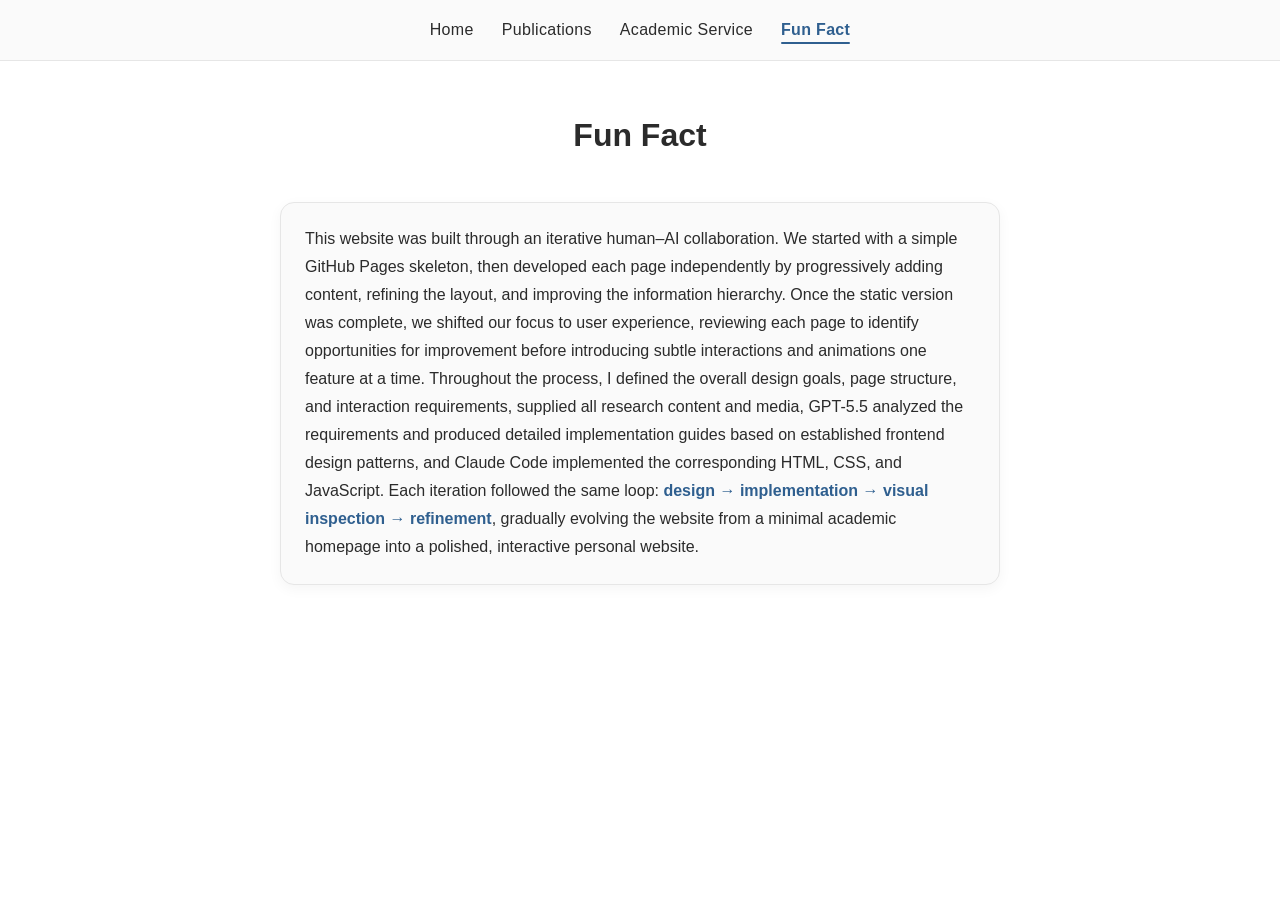
==== funfact.html @ 715ca284 "Add fun fact page" ====
<!DOCTYPE html>
<html lang="en">
<head>
  <meta charset="UTF-8" />
  <meta name="viewport" content="width=device-width, initial-scale=1.0" />
  <title>Fun Fact — Carolyn Jiang</title>
  <link rel="stylesheet" href="style.css" />
</head>
<body>
  <header class="site-header">
    <nav class="nav">
      <input type="checkbox" id="nav-toggle" class="nav-toggle" />
      <label for="nav-toggle" class="nav-toggle-label" aria-label="Toggle navigation">
        <span></span><span></span><span></span>
      </label>
      <ul class="nav-links">
        <li><a href="index.html">Home</a></li>
        <li><a href="publications.html">Publications</a></li>
        <li><a href="service.html">Academic Service</a></li>
        <li><a href="funfact.html" class="active">Fun Fact</a></li>
      </ul>
    </nav>
  </header>

  <main class="container">
    <h1 class="page-title">Fun Fact</h1>

    <section class="funfact-section">
      <article class="funfact-card">
        <p>
          This website was built through an iterative human–AI collaboration. We started with a simple GitHub Pages skeleton, then developed each page independently by progressively adding content, refining the layout, and improving the information hierarchy. Once the static version was complete, we shifted our focus to user experience, reviewing each page to identify opportunities for improvement before introducing subtle interactions and animations one feature at a time. Throughout the process, I defined the overall design goals, page structure, and interaction requirements, supplied all research content and media, GPT-5.5 analyzed the requirements and produced detailed implementation guides based on established frontend design patterns, and Claude Code implemented the corresponding HTML, CSS, and JavaScript. Each iteration followed the same loop: <strong>design → implementation → visual inspection → refinement</strong>, gradually evolving the website from a minimal academic homepage into a polished, interactive personal website.
        </p>
      </article>
    </section>
  </main>
</body>
</html>
---- style.css ----
/* ---------- Base ---------- */
:root {
  --bg: #ffffff;
  --text: #2b2b2b;
  --muted: #6b6b6b;
  --accent: #2f5f8f;
  --border: #e6e6e6;
  --nav-bg: #fafafa;
  --max-width: 760px;

  /* Micro-interactions */
  --link-blue: #2f5f8f;
  --link-blue-dark: #1f4568;
  --soft-blue-border: rgba(47, 95, 143, 0.35);
  --soft-shadow: 0 4px 14px rgba(0, 0, 0, 0.06);
  --soft-shadow-hover: 0 8px 22px rgba(0, 0, 0, 0.1);
  --transition-fast: 250ms ease;
  --transition-medium: 300ms ease;
}

* {
  box-sizing: border-box;
}

html {
  -webkit-text-size-adjust: 100%;
}

body {
  margin: 0;
  font-family: -apple-system, BlinkMacSystemFont, "Segoe UI", Helvetica, Arial,
    "Georgia", serif;
  font-size: 17px;
  line-height: 1.65;
  color: var(--text);
  background: var(--bg);
}

a {
  color: #2f5f8f;
  text-decoration: none;
}

a:hover {
  color: #1f4568;
  text-decoration: underline;
}

/* ---------- Navigation ---------- */
.site-header {
  border-bottom: 1px solid var(--border);
  background: var(--nav-bg);
}

.nav {
  max-width: var(--max-width);
  margin: 0 auto;
  padding: 0 1.25rem;
  position: relative;
}

.nav-links {
  list-style: none;
  display: flex;
  justify-content: center;
  flex-wrap: wrap;
  gap: 1.75rem;
  margin: 0;
  padding: 1rem 0;
}

.nav-links a {
  position: relative;
  color: var(--text);
  font-size: 1rem;
  letter-spacing: 0.02em;
  transition: color var(--transition-medium);
}

/* Sliding underline micro-interaction (nav links only) */
.nav-links a::after {
  content: "";
  position: absolute;
  left: 0;
  bottom: -0.35rem;
  width: 100%;
  height: 2px;
  background: var(--link-blue);
  border-radius: 999px;
  transform: scaleX(0);
  transform-origin: left center;
  transition: transform var(--transition-medium);
}

.nav-links a:hover {
  color: var(--link-blue-dark);
  text-decoration: none;
}

.nav-links a:hover::after,
.nav-links a.active::after {
  transform: scaleX(1);
}

.nav-links a.active {
  color: var(--accent);
  font-weight: 600;
}

/* Hamburger toggle (hidden on desktop) */
.nav-toggle,
.nav-toggle-label {
  display: none;
}

/* ---------- Layout ---------- */
.container {
  max-width: var(--max-width);
  margin: 0 auto;
  padding: 3rem 1.25rem;
}

/* ---------- Home: two-column layout ---------- */
.home-layout {
  max-width: 1150px;
  margin: 0 auto;
  padding: 3rem 1.5rem;
  display: grid;
  grid-template-columns: 280px minmax(0, 1fr);
  gap: 3rem;
  align-items: start;
}

/* Main content is first in the HTML, placed visually on the right */
.home-main {
  grid-column: 2;
  grid-row: 1;
  min-width: 0;
}

.home-sidebar {
  grid-column: 1;
  grid-row: 1;
  text-align: center;
}

/* Sidebar */
.profile-photo {
  width: 150px;
  height: 150px;
  object-fit: cover;
  border-radius: 50%;
  border: 1px solid var(--border);
  box-shadow: 0 2px 10px rgba(0, 0, 0, 0.08);
  transition: transform var(--transition-medium), box-shadow var(--transition-medium);
  will-change: transform;
}

.profile-photo:hover {
  transform: scale(1.03);
  box-shadow: var(--soft-shadow-hover);
}

.sidebar-name {
  margin: 1rem 0 0.2rem;
  font-size: 1.3rem;
  font-weight: 600;
}

.sidebar-title {
  margin-top: 0.6rem;
  margin-bottom: 1.2rem;
  color: #555;
  font-size: 0.95rem;
  line-height: 1.45;
}

.sidebar-title p {
  margin: 0.25rem 0;
}

.sidebar-links {
  margin-top: 1.2rem;
  display: flex;
  flex-direction: column;
  gap: 0.55rem;
  /* center the link block within the sidebar */
  width: 100%;
  max-width: 200px;
  margin-left: auto;
  margin-right: auto;
}

/* Each link is its own row: icon pinned left, label centered */
.sidebar-links a {
  position: relative;
  display: block;
  width: 100%;
  padding: 0 1.7rem;
  text-align: center;
  color: #2f5f8f;
  font-size: 0.95rem;
  line-height: 1.5;
  transition: color var(--transition-fast);
}

.sidebar-links a:hover {
  color: var(--link-blue-dark);
  text-decoration: underline;
}

.link-icon {
  position: absolute;
  left: 0;
  top: 50%;
  transform: translateY(-50%);
  display: inline-flex;
  align-items: center;
  justify-content: flex-start;
  color: #2f5f8f;
  transition: transform var(--transition-fast), color var(--transition-fast);
}

/* Nudge only the icon to the right on hover (keeps text aligned) */
.sidebar-links a:hover .link-icon {
  transform: translateY(-50%) translateX(2px);
  color: var(--link-blue-dark);
}

.link-icon svg {
  width: 1.05rem;
  height: 1.05rem;
  fill: currentColor;
  display: block;
}

/* Biography */
.bio-section h1 {
  margin: 0 0 0.3rem;
  font-size: 2rem;
  font-weight: 600;
}

.bio-section .subtitle {
  margin: 0 0 1.5rem;
  color: var(--muted);
  font-size: 1.05rem;
  line-height: 1.5;
}

/* Research interest tags — pill chips */
.research-tags {
  display: flex;
  flex-wrap: wrap;
  gap: 0.5rem;
  margin-top: 0.9rem;
  margin-bottom: 1.5rem;
  max-width: 680px;
}

.research-tag {
  display: inline-flex;
  align-items: center;
  padding: 0.34rem 0.72rem;
  border: 1px solid rgba(47, 95, 143, 0.24);
  border-radius: 999px;
  background: linear-gradient(
    180deg,
    rgba(47, 95, 143, 0.075),
    rgba(47, 95, 143, 0.035)
  );
  color: #2f5f8f;
  font-size: 0.82rem;
  font-weight: 500;
  line-height: 1.25;
  letter-spacing: 0.01em;
  white-space: nowrap;
  box-shadow: 0 1px 3px rgba(0, 0, 0, 0.035);
  transition:
    transform 220ms ease,
    box-shadow 220ms ease,
    border-color 220ms ease,
    background-color 220ms ease;
}

.research-tag:hover {
  transform: translateY(-1px);
  border-color: rgba(47, 95, 143, 0.42);
  box-shadow: 0 4px 12px rgba(0, 0, 0, 0.065);
  background: rgba(47, 95, 143, 0.075);
}

@media (max-width: 600px) {
  .research-tags {
    gap: 0.4rem;
  }

  .research-tag {
    font-size: 0.78rem;
    padding: 0.3rem 0.62rem;
  }
}

.bio-section p {
  margin: 0 0 1.1rem;
  text-align: justify;
}

/* News — announcement feed */
.news-section {
  margin-top: 2.5rem;
  margin-bottom: 2.8rem;
}

.news-section h2 {
  font-size: 1.35rem;
  font-weight: 600;
  margin-bottom: 1rem;
  padding-bottom: 0.45rem;
  border-bottom: 1px solid var(--border);
}

.news-list {
  display: flex;
  flex-direction: column;
  gap: 0.85rem;
}

.news-item {
  display: grid;
  grid-template-columns: 110px minmax(0, 1fr);
  gap: 1rem;
  padding: 0.85rem 1rem;
  border: 1px solid var(--border);
  border-radius: 12px;
  background: #fafafa;
  transition:
    transform var(--transition-fast),
    box-shadow var(--transition-fast),
    border-color var(--transition-fast),
    background-color var(--transition-fast);
}

.news-item:hover {
  transform: translateY(-1px);
  border-color: var(--soft-blue-border);
  box-shadow: var(--soft-shadow-hover);
  background-color: #ffffff;
}

.news-date {
  color: #666;
  font-size: 0.9rem;
  font-weight: 600;
  white-space: nowrap;
  padding-top: 0.1rem;
}

.news-content {
  display: flex;
  align-items: flex-start;
  gap: 0.55rem;
  font-size: 0.96rem;
  line-height: 1.55;
}

.news-emoji {
  flex: 0 0 auto;
  font-size: 1.05rem;
  line-height: 1.45;
}

.news-content a {
  margin-left: 0.25rem;
  font-weight: 500;
}

/* Education */
.education-section {
  margin-top: 2.5rem;
}

.education-section h2 {
  font-size: 1.35rem;
  font-weight: 600;
  padding-bottom: 0.4rem;
  border-bottom: 1px solid var(--border);
  margin-bottom: 1.25rem;
}

.education-item {
  margin-bottom: 1.4rem;
}

.education-item:last-child {
  margin-bottom: 0;
}

.education-item h3 {
  margin: 0 0 0.2rem;
  font-size: 1.05rem;
  font-weight: 700;
  line-height: 1.4;
}

.education-place {
  margin: 0;
}

.education-date {
  margin: 0.1rem 0 0;
  color: var(--muted);
  font-size: 0.92rem;
}

.education-detail {
  margin: 0.2rem 0 0;
  font-size: 0.95rem;
}

/* Home: stack on mobile, sidebar first for readability */
@media (max-width: 800px) {
  .home-layout {
    grid-template-columns: 1fr;
    gap: 2rem;
    padding: 2rem 1.25rem;
  }

  .home-sidebar {
    grid-column: 1;
    grid-row: 1;
  }

  .home-main {
    grid-column: 1;
    grid-row: 2;
  }

  .bio-section p {
    text-align: left;
  }

  .news-item {
    grid-template-columns: 1fr;
    gap: 0.35rem;
    padding: 0.85rem;
  }

  .news-date {
    font-size: 0.88rem;
  }

  .news-content {
    gap: 0.45rem;
  }
}

/* ---------- Inner page titles ---------- */
.page-title {
  text-align: center;
  font-size: 2rem;
  font-weight: 600;
  margin: 0;
}

/* ---------- Fun Fact ---------- */
.funfact-section {
  margin-top: 2.5rem;
}

.funfact-card {
  padding: 1.4rem 1.5rem;
  border: 1px solid var(--border);
  border-radius: 14px;
  background: #fafafa;
  box-shadow: 0 4px 14px rgba(0, 0, 0, 0.045);
  transition:
    transform 250ms ease,
    box-shadow 250ms ease,
    border-color 250ms ease,
    background-color 250ms ease;
}

.funfact-card:hover {
  transform: translateY(-1px);
  border-color: var(--soft-blue-border);
  box-shadow: var(--soft-shadow);
  background-color: #ffffff;
}

.funfact-card p {
  margin: 0;
  font-size: 1rem;
  line-height: 1.75;
  color: var(--text);
}

.funfact-card strong {
  color: var(--accent);
  font-weight: 600;
}

@media (max-width: 600px) {
  .funfact-card {
    padding: 1.15rem 1.1rem;
  }

  .funfact-card p {
    font-size: 0.96rem;
    line-height: 1.65;
  }
}

/* ---------- Publications ---------- */
.publication-section {
  margin-top: 3rem;
}

.publication-section > h2 {
  font-size: 1.35rem;
  font-weight: 600;
  color: var(--text);
  padding-bottom: 0.4rem;
  border-bottom: 1px solid var(--border);
  margin-bottom: 1.25rem;
}

/* .publication-item handles only spacing/border (never transformed), so the
   flex columns keep a stable width before and after scrolling. */
.publication-item {
  padding: 1rem 0;
  border-bottom: 1px solid var(--border);
}

.publication-item:last-child {
  border-bottom: none;
}

/* The inner wrapper is the flex container AND the transformed parallax element.
   It reads --parallax-y inherited from the article. */
.publication-motion-inner {
  display: flex;
  gap: 1.25rem;
  transform: translate3d(0, var(--parallax-y, 0px), 0);
  will-change: transform;
}

/* .parallax-reveal handles only opacity reveal — no transform here. */
.parallax-reveal {
  --parallax-y: 0px;
  opacity: 1;
  will-change: opacity;
}

/* JS adds this only after page load to items below the initial viewport */
.parallax-reveal.is-prepared {
  opacity: 0;
}

/* Reveal offset lives on the inner wrapper, composed with --parallax-y */
.parallax-reveal.is-prepared .publication-motion-inner {
  transform: translate3d(0, calc(var(--parallax-y, 0px) + 28px), 0);
}

/* Triggered when the user scrolls the item into view */
.parallax-reveal.is-visible {
  opacity: 1;
  transition: opacity 520ms cubic-bezier(0.22, 1, 0.36, 1);
}

.parallax-reveal.is-visible:not(.is-parallax) .publication-motion-inner {
  transform: translate3d(0, var(--parallax-y, 0px), 0);
  transition: transform 520ms cubic-bezier(0.22, 1, 0.36, 1);
}

/* After reveal is complete, JS drives --parallax-y live (no transition) */
.parallax-reveal.is-parallax .publication-motion-inner {
  transition: none;
}


.publication-meta {
  flex: 0 0 4.5rem;
}

.publication-year {
  font-size: 0.85rem;
  color: var(--muted);
  font-variant-numeric: tabular-nums;
  padding-top: 0.15rem;
}

.publication-body {
  flex: 1 1 auto;
  min-width: 0;
}

.publication-body h3 {
  margin: 0 0 0.35rem;
  font-size: 1.05rem;
  font-weight: 700;
  line-height: 1.4;
}

.authors {
  margin: 0 0 0.35rem;
  color: var(--muted);
  font-size: 0.95rem;
}

.venue {
  margin: 0 0 0.25rem;
  font-size: 0.9rem;
  color: var(--text);
}

.links {
  margin: 0.5rem 0 0;
  display: flex;
  flex-wrap: wrap;
  gap: 0.5rem;
}

.links a {
  display: inline-block;
  font-size: 0.85rem;
  padding: 0.15rem 0.6rem;
  border: 1px solid var(--border);
  border-radius: 4px;
  color: var(--accent);
  transition:
    transform var(--transition-fast),
    box-shadow var(--transition-fast),
    border-color var(--transition-fast),
    background-color var(--transition-fast),
    color var(--transition-fast);
}

.links a:hover {
  transform: translateY(-1px);
  border-color: var(--soft-blue-border);
  box-shadow: var(--soft-shadow);
  background-color: #ffffff;
  color: var(--link-blue-dark);
  text-decoration: none;
}

/* ---------- Academic Service ---------- */
.service-section {
  margin-top: 3.25rem;
}

.service-section > h2 {
  font-size: 1.35rem;
  font-weight: 600;
  color: var(--text);
  padding-bottom: 0.4rem;
  border-bottom: 1px solid var(--border);
  margin-bottom: 1.5rem;
}

.service-group {
  margin-bottom: 1.6rem;
}

.service-group:last-child {
  margin-bottom: 0;
}

/* Reviewer: emphasize conference names */
.service-venue {
  margin: 0 0 0.5rem;
  font-size: 1.05rem;
  font-weight: 700;
  line-height: 1.4;
}

.service-venue a {
  color: var(--text);
}

.service-venue a:hover {
  color: var(--accent);
}

/* Organization: CV-style role headings */
.service-role {
  margin: 0 0 0.5rem;
  font-size: 1rem;
  font-weight: 600;
  color: var(--accent);
  text-transform: uppercase;
  letter-spacing: 0.04em;
}

.service-list {
  margin: 0;
  padding-left: 1.25rem;
  list-style: disc;
}

.service-list li {
  margin: 0.3rem 0;
  line-height: 1.55;
}

.service-years {
  color: var(--muted);
  font-size: 0.92rem;
}

/* Invited Talks: horizontal cards */
.talk-card {
  display: flex;
  gap: 1rem;
  padding: 1.1rem 1.25rem;
  margin-bottom: 1rem;
  border: 1px solid var(--border);
  border-radius: 8px;
  background: var(--bg);
  box-shadow: 0 1px 4px rgba(0, 0, 0, 0.05);
}

.talk-card:last-child {
  margin-bottom: 0;
}

.talk-title {
  margin: 0 0 0.4rem;
  font-size: 1.05rem;
  font-weight: 700;
  line-height: 1.4;
}

.talk-meta {
  display: flex;
  flex-wrap: wrap;
  gap: 0.5rem 1rem;
  font-size: 0.9rem;
}

.talk-type {
  color: var(--accent);
  font-weight: 600;
}

.talk-date {
  color: var(--muted);
}

.talk-body .links {
  margin-top: 0.7rem;
}

/* ---------- Academic Service: vertical timeline ---------- */
.timeline-section {
  margin-top: 2.75rem;
  margin-bottom: 3.5rem;
}

.timeline {
  position: relative;
  max-width: 980px;
  margin: 0 auto;
  padding: 0.5rem 0 1rem;
}

.timeline::before {
  content: "";
  position: absolute;
  top: 0;
  bottom: 0;
  left: 50%;
  width: 2px;
  transform: translateX(-50%);
  background: linear-gradient(
    to bottom,
    transparent 0%,
    rgba(47, 95, 143, 0.18) 4%,
    rgba(47, 95, 143, 0.30) 50%,
    rgba(47, 95, 143, 0.18) 96%,
    transparent 100%
  );
}

.timeline-year {
  position: relative;
  z-index: 3;
  width: fit-content;
  margin: 1.6rem auto 1.25rem;
  padding: 0.36rem 0.95rem;
  border: 1px solid rgba(47, 95, 143, 0.28);
  border-radius: 999px;
  background: #ffffff;
  color: #2f5f8f;
  font-size: 0.95rem;
  font-weight: 700;
  box-shadow: 0 3px 10px rgba(0, 0, 0, 0.045);
}

.timeline-item {
  position: relative;
  width: 50%;
  margin-bottom: 1.35rem;
}

.timeline-left {
  left: 0;
  padding-right: 2.2rem;
  text-align: right;
}

.timeline-right {
  left: 50%;
  padding-left: 2.2rem;
  text-align: left;
}

.timeline-item::before {
  content: "";
  position: absolute;
  top: 1.25rem;
  width: 11px;
  height: 11px;
  border-radius: 50%;
  background: #2f5f8f;
  border: 3px solid #ffffff;
  box-shadow: 0 0 0 4px rgba(47, 95, 143, 0.13);
  z-index: 3;
}

.timeline-left::before {
  right: -8px;
}

.timeline-right::before {
  left: -8px;
}

.timeline-card {
  position: relative;
  padding: 1rem 1.05rem;
  border: 1px solid #e5e8ec;
  border-radius: 14px;
  background: #ffffff;
  box-shadow: 0 4px 14px rgba(0, 0, 0, 0.045);
  transition:
    transform 250ms ease,
    box-shadow 250ms ease,
    border-color 250ms ease;
}

.timeline-card:hover {
  transform: translateY(-2px);
  border-color: rgba(47, 95, 143, 0.28);
  box-shadow: 0 8px 22px rgba(0, 0, 0, 0.08);
}

.timeline-date {
  display: block;
  margin-bottom: 0.35rem;
  color: #666;
  font-size: 0.82rem;
  font-weight: 600;
}

.timeline-type {
  display: inline-flex;
  margin-bottom: 0.45rem;
  padding: 0.18rem 0.52rem;
  border-radius: 999px;
  background: rgba(47, 95, 143, 0.075);
  color: #2f5f8f;
  font-size: 0.72rem;
  font-weight: 700;
  letter-spacing: 0.04em;
  text-transform: uppercase;
}

.timeline-card h3 {
  margin: 0 0 0.45rem;
  color: #222;
  font-size: 1rem;
  line-height: 1.35;
}

.timeline-card p {
  margin: 0.25rem 0;
  color: #333;
  line-height: 1.55;
}

.timeline-card ul {
  margin: 0.45rem 0 0;
  padding-left: 1.1rem;
}

.timeline-left .timeline-card ul {
  direction: ltr;
  display: inline-block;
  text-align: left;
}

.timeline-card li {
  margin-bottom: 0.25rem;
  line-height: 1.5;
}

/* One-time reveal on scroll */
.reveal-on-scroll {
  opacity: 0;
  transform: translateY(15px);
  transition: opacity 400ms ease, transform 400ms ease;
}

.reveal-on-scroll.is-visible {
  opacity: 1;
  transform: translateY(0);
}

@media (max-width: 800px) {
  .timeline {
    padding-left: 0.5rem;
  }

  .timeline::before {
    left: 12px;
  }

  .timeline-year {
    margin-left: 0;
    margin-right: auto;
  }

  .timeline-item,
  .timeline-left,
  .timeline-right {
    width: 100%;
    left: 0;
    padding-left: 2.2rem;
    padding-right: 0;
    text-align: left;
  }

  .timeline-left::before,
  .timeline-right::before {
    left: 4px;
    right: auto;
  }

  .timeline-left .timeline-card ul {
    display: block;
  }
}

/* Activity Gallery — Masonry */
.gallery-section {
  margin-top: 3rem;
}

.masonry-gallery {
  column-count: 3;
  column-gap: 1rem;
  max-width: 1100px;
  margin: 0 auto;
}

.masonry-item {
  break-inside: avoid;
  margin: 0 0 1rem;
  border-radius: 12px;
  overflow: hidden;
  background: #f5f5f5;
  box-shadow: 0 2px 10px rgba(0, 0, 0, 0.06);
}

.masonry-item img {
  width: 100%;
  height: auto;
  display: block;
  border-radius: 12px;
  transition: transform 300ms ease;
  will-change: transform;
}

/* Hover-only zoom */
.masonry-item:hover img {
  transform: scale(1.03);
}

/* Lightbox modal */
.gallery-modal {
  position: fixed;
  inset: 0;
  display: none;
  align-items: center;
  justify-content: center;
  padding: 2rem;
  background: rgba(0, 0, 0, 0.82);
  z-index: 9999;
}

.gallery-modal.active {
  display: flex;
}

.gallery-modal img {
  max-width: 92vw;
  max-height: 88vh;
  border-radius: 12px;
  box-shadow: 0 8px 30px rgba(0, 0, 0, 0.35);
}

.gallery-modal-close {
  position: absolute;
  top: 1rem;
  right: 1.5rem;
  border: none;
  background: transparent;
  color: white;
  font-size: 2.5rem;
  line-height: 1;
  cursor: pointer;
}

/* Masonry: 2 columns on tablets */
@media (max-width: 900px) {
  .masonry-gallery {
    column-count: 2;
  }
}

/* ---------- Mobile ---------- */
@media (max-width: 600px) {
  .nav-toggle-label {
    display: flex;
    flex-direction: column;
    justify-content: center;
    gap: 5px;
    height: 48px;
    cursor: pointer;
  }

  .nav-toggle-label span {
    display: block;
    width: 26px;
    height: 2px;
    background: var(--text);
  }

  .nav-links {
    display: none;
    flex-direction: column;
    align-items: center;
    gap: 0;
    padding: 0 0 0.75rem;
  }

  .nav-links li {
    width: 100%;
    text-align: center;
  }

  .nav-links a {
    display: block;
    padding: 0.65rem 0;
  }

  .nav-toggle:checked ~ .nav-links {
    display: flex;
  }

  .profile-image {
    width: 150px;
    height: 150px;
  }

  .publication-motion-inner {
    flex-direction: column;
    gap: 0.35rem;
  }

  .publication-meta {
    flex-basis: auto;
  }

  .publication-year {
    padding-top: 0;
  }

  .masonry-gallery {
    column-count: 1;
  }

  .gallery-modal {
    padding: 1rem;
  }
}

/* ---------- Accessibility: respect reduced-motion ---------- */
@media (prefers-reduced-motion: reduce) {
  *,
  *::before,
  *::after {
    transition-duration: 0.01ms !important;
    animation-duration: 0.01ms !important;
    animation-iteration-count: 1 !important;
    scroll-behavior: auto !important;
  }

  /* Keep reveal content visible without motion */
  .reveal-on-scroll {
    opacity: 1;
    transform: none;
    transition: none;
  }

  .parallax-reveal,
  .parallax-reveal.is-prepared,
  .parallax-reveal.is-visible,
  .parallax-reveal.is-parallax {
    opacity: 1 !important;
    transition: none !important;
  }

  .publication-motion-inner {
    transform: none !important;
    transition: none !important;
  }

  .masonry-item img,
  .gallery-item img,
  .timeline-card,
  .research-tag {
    transition: none;
  }
}
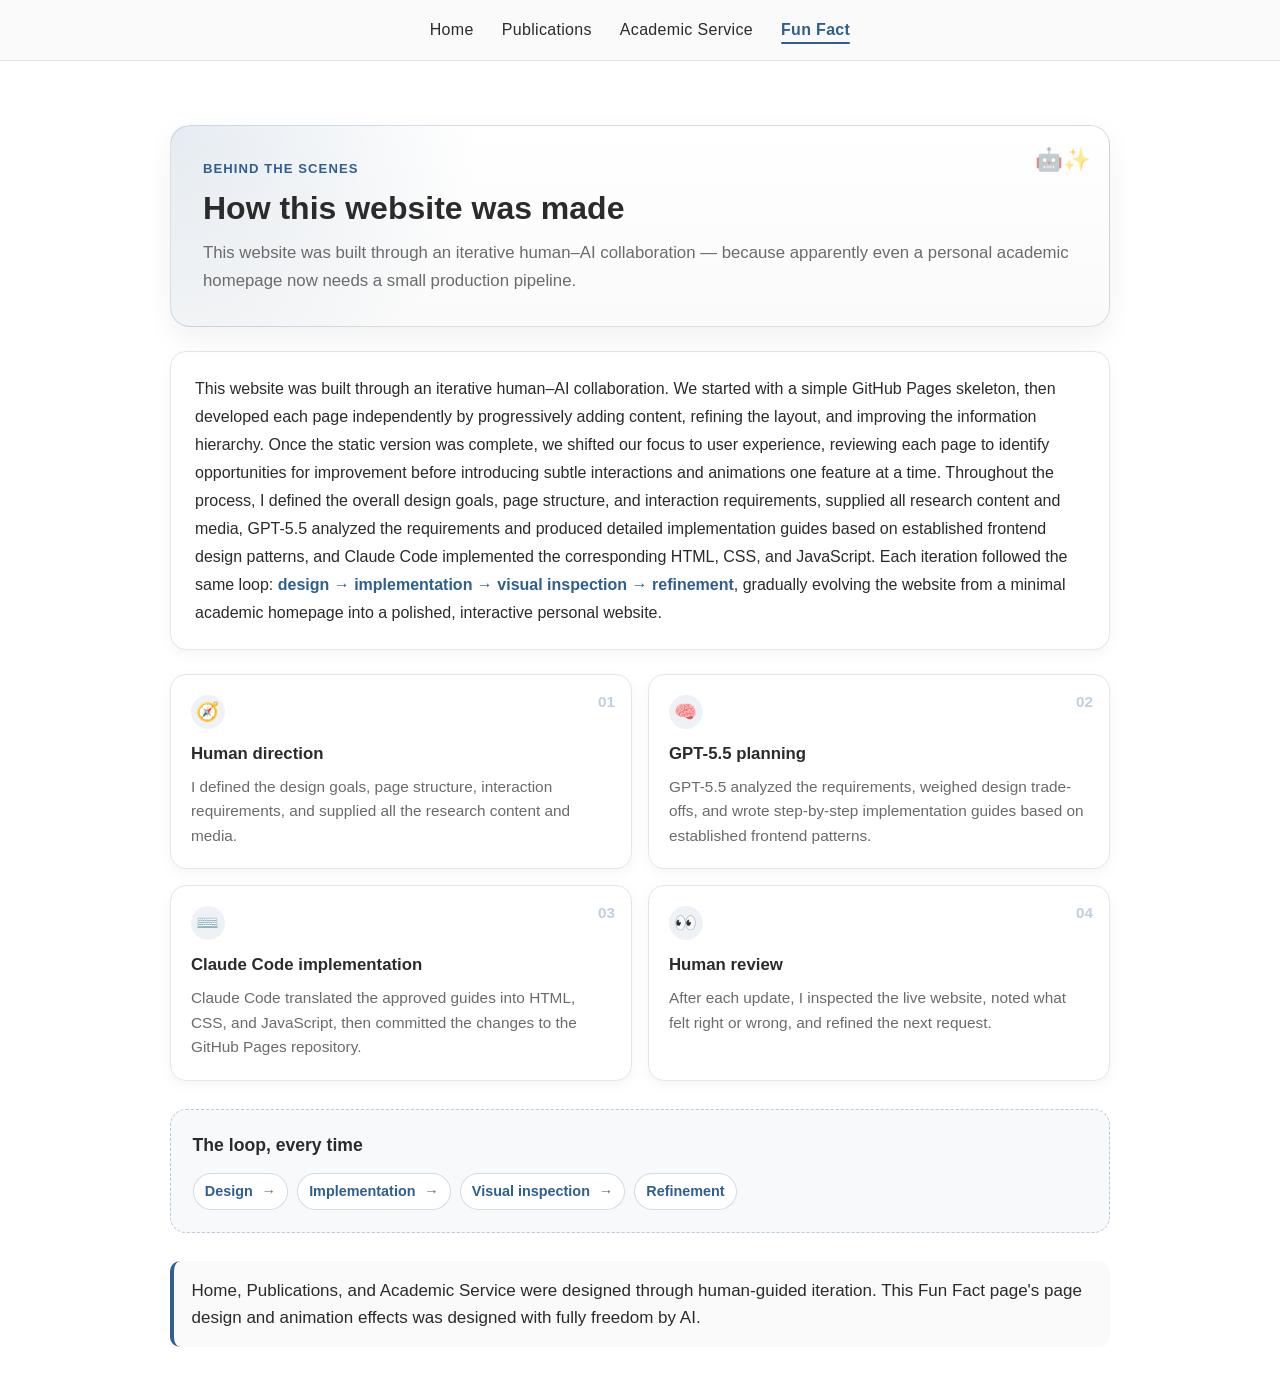
==== commit 8613b4a6: "Redesign fun fact page" ====
--- a/funfact.html
+++ b/funfact.html
@@ -22,16 +22,81 @@
     </nav>
   </header>
 
-  <main class="container">
-    <h1 class="page-title">Fun Fact</h1>
+  <main class="container funfact-page">
+    <section class="funfact-hero">
+      <div class="funfact-kicker">Behind the scenes</div>
+      <h1>How this website was made</h1>
+      <p class="funfact-lead">
+        This website was built through an iterative human–AI collaboration —
+        because apparently even a personal academic homepage now needs a small
+        production pipeline.
+      </p>
+    </section>
 
-    <section class="funfact-section">
-      <article class="funfact-card">
-        <p>
-          This website was built through an iterative human–AI collaboration. We started with a simple GitHub Pages skeleton, then developed each page independently by progressively adding content, refining the layout, and improving the information hierarchy. Once the static version was complete, we shifted our focus to user experience, reviewing each page to identify opportunities for improvement before introducing subtle interactions and animations one feature at a time. Throughout the process, I defined the overall design goals, page structure, and interaction requirements, supplied all research content and media, GPT-5.5 analyzed the requirements and produced detailed implementation guides based on established frontend design patterns, and Claude Code implemented the corresponding HTML, CSS, and JavaScript. Each iteration followed the same loop: <strong>design → implementation → visual inspection → refinement</strong>, gradually evolving the website from a minimal academic homepage into a polished, interactive personal website.
-        </p>
+    <section class="funfact-body" aria-label="The full story">
+      <p>
+        This website was built through an iterative human–AI collaboration. We started with a simple GitHub Pages skeleton, then developed each page independently by progressively adding content, refining the layout, and improving the information hierarchy. Once the static version was complete, we shifted our focus to user experience, reviewing each page to identify opportunities for improvement before introducing subtle interactions and animations one feature at a time. Throughout the process, I defined the overall design goals, page structure, and interaction requirements, supplied all research content and media, GPT-5.5 analyzed the requirements and produced detailed implementation guides based on established frontend design patterns, and Claude Code implemented the corresponding HTML, CSS, and JavaScript. Each iteration followed the same loop: <strong>design → implementation → visual inspection → refinement</strong>, gradually evolving the website from a minimal academic homepage into a polished, interactive personal website.
+      </p>
+    </section>
+
+    <section class="funfact-workflow" aria-label="Human AI collaboration workflow">
+      <article class="workflow-step" data-step="01">
+        <span class="workflow-icon" aria-hidden="true">🧭</span>
+        <h2>Human direction</h2>
+        <p>I defined the design goals, page structure, interaction requirements, and supplied all the research content and media.</p>
+      </article>
+
+      <article class="workflow-step" data-step="02">
+        <span class="workflow-icon" aria-hidden="true">🧠</span>
+        <h2>GPT-5.5 planning</h2>
+        <p>GPT-5.5 analyzed the requirements, weighed design trade-offs, and wrote step-by-step implementation guides based on established frontend patterns.</p>
+      </article>
+
+      <article class="workflow-step" data-step="03">
+        <span class="workflow-icon" aria-hidden="true">⌨️</span>
+        <h2>Claude Code implementation</h2>
+        <p>Claude Code translated the approved guides into HTML, CSS, and JavaScript, then committed the changes to the GitHub Pages repository.</p>
+      </article>
+
+      <article class="workflow-step" data-step="04">
+        <span class="workflow-icon" aria-hidden="true">👀</span>
+        <h2>Human review</h2>
+        <p>After each update, I inspected the live website, noted what felt right or wrong, and refined the next request.</p>
       </article>
     </section>
+
+    <section class="funfact-loop" aria-label="The iteration loop">
+      <h2>The loop, every time</h2>
+      <div class="loop-chain">
+        <span>Design</span>
+        <span>Implementation</span>
+        <span>Visual inspection</span>
+        <span>Refinement</span>
+      </div>
+    </section>
+
+    <section class="funfact-note">
+      <p>
+        Home, Publications, and Academic Service were designed through
+        human-guided iteration. This Fun Fact page's page design and animation
+        effects was designed with fully freedom by AI.
+      </p>
+    </section>
   </main>
+
+  <!-- Lightweight, page-scoped: click a workflow card for a brief pulse. -->
+  <script>
+    document.addEventListener("DOMContentLoaded", function () {
+      const cards = document.querySelectorAll(".funfact-page .workflow-step");
+
+      cards.forEach(function (card) {
+        card.addEventListener("click", function () {
+          card.classList.remove("is-pulsing");
+          void card.offsetWidth;
+          card.classList.add("is-pulsing");
+        });
+      });
+    });
+  </script>
 </body>
 </html>
--- a/style.css
+++ b/style.css
@@ -463,17 +463,93 @@
   margin: 0;
 }
 
-/* ---------- Fun Fact ---------- */
-.funfact-section {
-  margin-top: 2.5rem;
-}
-
-.funfact-card {
+/* ---------- Fun Fact (page-scoped: every rule starts with .funfact-page) ---------- */
+.funfact-page {
+  max-width: 980px;
+}
+
+.funfact-page .funfact-hero {
+  position: relative;
+  margin-top: 1rem;
+  padding: 2rem;
+  border: 1px solid rgba(47, 95, 143, 0.18);
+  border-radius: 20px;
+  background:
+    radial-gradient(circle at top left, rgba(47, 95, 143, 0.12), transparent 32%),
+    linear-gradient(180deg, #ffffff, #fafafa);
+  box-shadow: 0 10px 28px rgba(0, 0, 0, 0.06);
+  overflow: hidden;
+}
+
+/* Decorative sparkle/robot stickers in the hero corner (emoji, pure CSS) */
+.funfact-page .funfact-hero::after {
+  content: "🤖✨";
+  position: absolute;
+  top: 1rem;
+  right: 1.15rem;
+  font-size: 1.4rem;
+  opacity: 0.55;
+  pointer-events: none;
+}
+
+.funfact-page .funfact-kicker {
+  color: var(--accent);
+  font-size: 0.82rem;
+  font-weight: 700;
+  letter-spacing: 0.08em;
+  text-transform: uppercase;
+  margin-bottom: 0.55rem;
+}
+
+.funfact-page .funfact-hero h1 {
+  margin: 0 0 0.75rem;
+  font-size: 2rem;
+  line-height: 1.2;
+}
+
+.funfact-page .funfact-lead {
+  margin: 0;
+  color: var(--muted);
+  font-size: 1.05rem;
+  line-height: 1.65;
+}
+
+.funfact-page .funfact-body {
+  margin-top: 1.5rem;
   padding: 1.4rem 1.5rem;
   border: 1px solid var(--border);
-  border-radius: 14px;
-  background: #fafafa;
+  border-radius: 16px;
+  background: #ffffff;
   box-shadow: 0 4px 14px rgba(0, 0, 0, 0.045);
+}
+
+.funfact-page .funfact-body p {
+  margin: 0;
+  color: var(--text);
+  font-size: 1rem;
+  line-height: 1.75;
+}
+
+.funfact-page .funfact-body strong {
+  color: var(--accent);
+  font-weight: 600;
+}
+
+.funfact-page .funfact-workflow {
+  display: grid;
+  grid-template-columns: repeat(2, minmax(0, 1fr));
+  gap: 1rem;
+  margin-top: 1.5rem;
+}
+
+.funfact-page .workflow-step {
+  position: relative;
+  padding: 1.25rem;
+  border: 1px solid var(--border);
+  border-radius: 16px;
+  background: #ffffff;
+  box-shadow: 0 4px 14px rgba(0, 0, 0, 0.045);
+  cursor: pointer;
   transition:
     transform 250ms ease,
     box-shadow 250ms ease,
@@ -481,33 +557,152 @@
     background-color 250ms ease;
 }
 
-.funfact-card:hover {
-  transform: translateY(-1px);
+.funfact-page .workflow-step:hover {
+  transform: translateY(-3px);
   border-color: var(--soft-blue-border);
-  box-shadow: var(--soft-shadow);
+  box-shadow: var(--soft-shadow-hover);
   background-color: #ffffff;
 }
 
-.funfact-card p {
+/* Step number badge */
+.funfact-page .workflow-step::before {
+  content: attr(data-step);
+  position: absolute;
+  top: 0.85rem;
+  right: 1rem;
+  color: rgba(47, 95, 143, 0.3);
+  font-size: 0.95rem;
+  font-weight: 700;
+}
+
+.funfact-page .workflow-icon {
+  display: inline-flex;
+  align-items: center;
+  justify-content: center;
+  width: 2.1rem;
+  height: 2.1rem;
+  margin-bottom: 0.7rem;
+  border-radius: 999px;
+  background: rgba(47, 95, 143, 0.08);
+  font-size: 1.15rem;
+}
+
+.funfact-page .workflow-step h2 {
+  margin: 0 0 0.45rem;
+  font-size: 1.05rem;
+}
+
+.funfact-page .workflow-step p {
   margin: 0;
-  font-size: 1rem;
-  line-height: 1.75;
+  color: var(--muted);
+  font-size: 0.96rem;
+  line-height: 1.6;
+}
+
+.funfact-page .workflow-step.is-pulsing {
+  animation: funfactPulse 420ms ease;
+}
+
+@keyframes funfactPulse {
+  0% {
+    transform: translateY(-3px) scale(1);
+  }
+  45% {
+    transform: translateY(-3px) scale(1.015);
+  }
+  100% {
+    transform: translateY(-3px) scale(1);
+  }
+}
+
+.funfact-page .funfact-loop {
+  margin-top: 1.75rem;
+  padding: 1.35rem;
+  border-radius: 16px;
+  border: 1px dashed rgba(47, 95, 143, 0.3);
+  background: rgba(47, 95, 143, 0.035);
+}
+
+.funfact-page .funfact-loop h2 {
+  margin: 0 0 0.8rem;
+  font-size: 1.1rem;
+}
+
+.funfact-page .loop-chain {
+  display: flex;
+  flex-wrap: wrap;
+  gap: 0.55rem;
+  align-items: center;
+}
+
+.funfact-page .loop-chain span {
+  display: inline-flex;
+  align-items: center;
+  padding: 0.35rem 0.7rem;
+  border-radius: 999px;
+  background: #ffffff;
+  border: 1px solid rgba(47, 95, 143, 0.22);
+  color: var(--accent);
+  font-size: 0.9rem;
+  font-weight: 600;
+  transition: transform 200ms ease, background-color 200ms ease;
+}
+
+.funfact-page .loop-chain span:hover {
+  transform: translateY(-2px);
+  background: rgba(47, 95, 143, 0.07);
+}
+
+.funfact-page .loop-chain span:not(:last-child)::after {
+  content: "→";
+  margin-left: 0.55rem;
+  color: var(--muted);
+}
+
+.funfact-page .funfact-note {
+  margin-top: 1.75rem;
+  padding: 1rem 1.1rem;
+  border-left: 4px solid var(--accent);
+  background: #fafafa;
+  border-radius: 10px;
+}
+
+.funfact-page .funfact-note p {
+  margin: 0;
   color: var(--text);
-}
-
-.funfact-card strong {
-  color: var(--accent);
-  font-weight: 600;
-}
-
-@media (max-width: 600px) {
-  .funfact-card {
-    padding: 1.15rem 1.1rem;
-  }
-
-  .funfact-card p {
-    font-size: 0.96rem;
-    line-height: 1.65;
+  line-height: 1.6;
+}
+
+@media (max-width: 700px) {
+  .funfact-page .funfact-hero {
+    padding: 1.35rem;
+  }
+
+  .funfact-page .funfact-hero h1 {
+    font-size: 1.65rem;
+  }
+
+  .funfact-page .funfact-workflow {
+    grid-template-columns: 1fr;
+  }
+
+  .funfact-page .loop-chain {
+    flex-direction: column;
+    align-items: flex-start;
+  }
+
+  .funfact-page .loop-chain span:not(:last-child)::after {
+    content: "";
+    margin-left: 0;
+  }
+}
+
+@media (prefers-reduced-motion: reduce) {
+  .funfact-page .workflow-step,
+  .funfact-page .workflow-step.is-pulsing,
+  .funfact-page .loop-chain span {
+    transition: none !important;
+    animation: none !important;
   }
 }
 
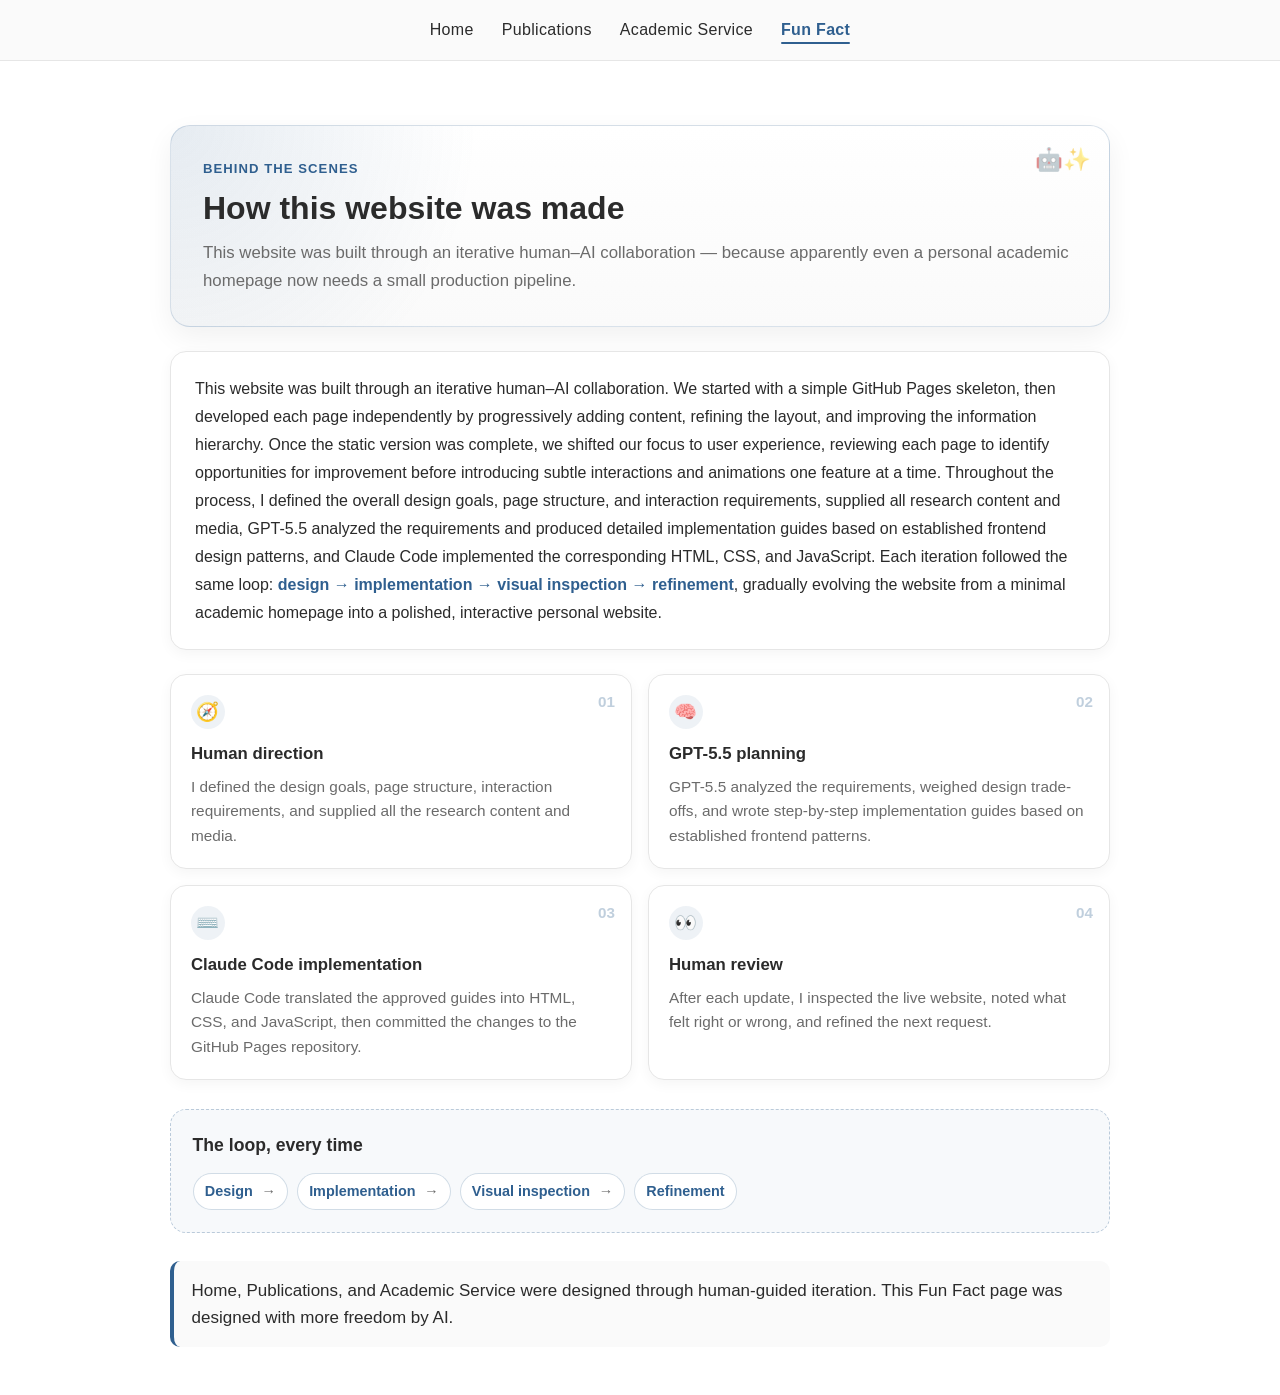
==== commit bc788b37: "Polish fun fact note wording and animations" ====
--- a/funfact.html
+++ b/funfact.html
@@ -78,8 +78,8 @@
     <section class="funfact-note">
       <p>
         Home, Publications, and Academic Service were designed through
-        human-guided iteration. This Fun Fact page's page design and animation
-        effects was designed with fully freedom by AI.
+        human-guided iteration. This Fun Fact page was designed with more
+        freedom by AI.
       </p>
     </section>
   </main>
--- a/style.css
+++ b/style.css
@@ -468,6 +468,34 @@
   max-width: 980px;
 }
 
+/* One-time staggered entrance for the page sections (transform/opacity only) */
+@keyframes funfactRise {
+  from {
+    opacity: 0;
+    transform: translate3d(0, 16px, 0);
+  }
+  to {
+    opacity: 1;
+    transform: translate3d(0, 0, 0);
+  }
+}
+
+.funfact-page > section {
+  opacity: 0;
+  animation: funfactRise 560ms cubic-bezier(0.22, 1, 0.36, 1) forwards;
+}
+
+.funfact-page > section:nth-child(1) { animation-delay: 60ms; }
+.funfact-page > section:nth-child(2) { animation-delay: 140ms; }
+.funfact-page > section:nth-child(3) { animation-delay: 220ms; }
+.funfact-page > section:nth-child(4) { animation-delay: 300ms; }
+.funfact-page > section:nth-child(5) { animation-delay: 380ms; }
+
+@keyframes funfactFloat {
+  0%, 100% { transform: translate3d(0, 0, 0) rotate(0deg); }
+  50% { transform: translate3d(0, -4px, 0) rotate(-4deg); }
+}
+
 .funfact-page .funfact-hero {
   position: relative;
   margin-top: 1rem;
@@ -490,6 +518,9 @@
   font-size: 1.4rem;
   opacity: 0.55;
   pointer-events: none;
+  transform-origin: center;
+  will-change: transform;
+  animation: funfactFloat 4.5s ease-in-out infinite;
 }
 
 .funfact-page .funfact-kicker {
@@ -550,18 +581,23 @@
   background: #ffffff;
   box-shadow: 0 4px 14px rgba(0, 0, 0, 0.045);
   cursor: pointer;
+  will-change: transform;
   transition:
-    transform 250ms ease,
-    box-shadow 250ms ease,
-    border-color 250ms ease,
-    background-color 250ms ease;
+    transform 280ms cubic-bezier(0.22, 1, 0.36, 1),
+    box-shadow 280ms ease,
+    border-color 280ms ease,
+    background-color 280ms ease;
 }
 
 .funfact-page .workflow-step:hover {
-  transform: translateY(-3px);
+  transform: translateY(-4px);
   border-color: var(--soft-blue-border);
   box-shadow: var(--soft-shadow-hover);
   background-color: #ffffff;
+}
+
+.funfact-page .workflow-step:active {
+  transform: translateY(-2px) scale(0.99);
 }
 
 /* Step number badge */
@@ -573,6 +609,11 @@
   color: rgba(47, 95, 143, 0.3);
   font-size: 0.95rem;
   font-weight: 700;
+  transition: color 280ms ease;
+}
+
+.funfact-page .workflow-step:hover::before {
+  color: var(--accent);
 }
 
 .funfact-page .workflow-icon {
@@ -585,6 +626,13 @@
   border-radius: 999px;
   background: rgba(47, 95, 143, 0.08);
   font-size: 1.15rem;
+  transition: transform 320ms cubic-bezier(0.34, 1.56, 0.64, 1), background-color 280ms ease;
+}
+
+/* Icon springs and rotates a touch when its card is hovered */
+.funfact-page .workflow-step:hover .workflow-icon {
+  transform: scale(1.12) rotate(-6deg);
+  background: rgba(47, 95, 143, 0.14);
 }
 
 .funfact-page .workflow-step h2 {
@@ -600,18 +648,21 @@
 }
 
 .funfact-page .workflow-step.is-pulsing {
-  animation: funfactPulse 420ms ease;
+  animation: funfactPulse 460ms cubic-bezier(0.34, 1.56, 0.64, 1);
 }
 
 @keyframes funfactPulse {
   0% {
-    transform: translateY(-3px) scale(1);
-  }
-  45% {
-    transform: translateY(-3px) scale(1.015);
+    transform: translateY(-4px) scale(1);
+  }
+  40% {
+    transform: translateY(-4px) scale(1.04);
+  }
+  70% {
+    transform: translateY(-4px) scale(0.99);
   }
   100% {
-    transform: translateY(-3px) scale(1);
+    transform: translateY(-4px) scale(1);
   }
 }
 
@@ -645,7 +696,29 @@
   color: var(--accent);
   font-size: 0.9rem;
   font-weight: 600;
-  transition: transform 200ms ease, background-color 200ms ease;
+  transition: transform 200ms ease, background-color 200ms ease, box-shadow 200ms ease;
+  /* a soft highlight travels along the chain to suggest the repeating loop */
+  animation: funfactLoopGlow 4.8s ease-in-out infinite;
+}
+
+.funfact-page .loop-chain span:nth-child(1) { animation-delay: 0s; }
+.funfact-page .loop-chain span:nth-child(2) { animation-delay: 0.5s; }
+.funfact-page .loop-chain span:nth-child(3) { animation-delay: 1s; }
+.funfact-page .loop-chain span:nth-child(4) { animation-delay: 1.5s; }
+
+@keyframes funfactLoopGlow {
+  0%, 100% {
+    background: #ffffff;
+    box-shadow: none;
+  }
+  12% {
+    background: rgba(47, 95, 143, 0.1);
+    box-shadow: 0 2px 10px rgba(47, 95, 143, 0.14);
+  }
+  24% {
+    background: #ffffff;
+    box-shadow: none;
+  }
 }
 
 .funfact-page .loop-chain span:hover {
@@ -698,9 +771,14 @@
 }
 
 @media (prefers-reduced-motion: reduce) {
+  .funfact-page > section,
+  .funfact-page .funfact-hero::after,
   .funfact-page .workflow-step,
   .funfact-page .workflow-step.is-pulsing,
+  .funfact-page .workflow-icon,
   .funfact-page .loop-chain span {
+    opacity: 1 !important;
+    transform: none !important;
     transition: none !important;
     animation: none !important;
   }
